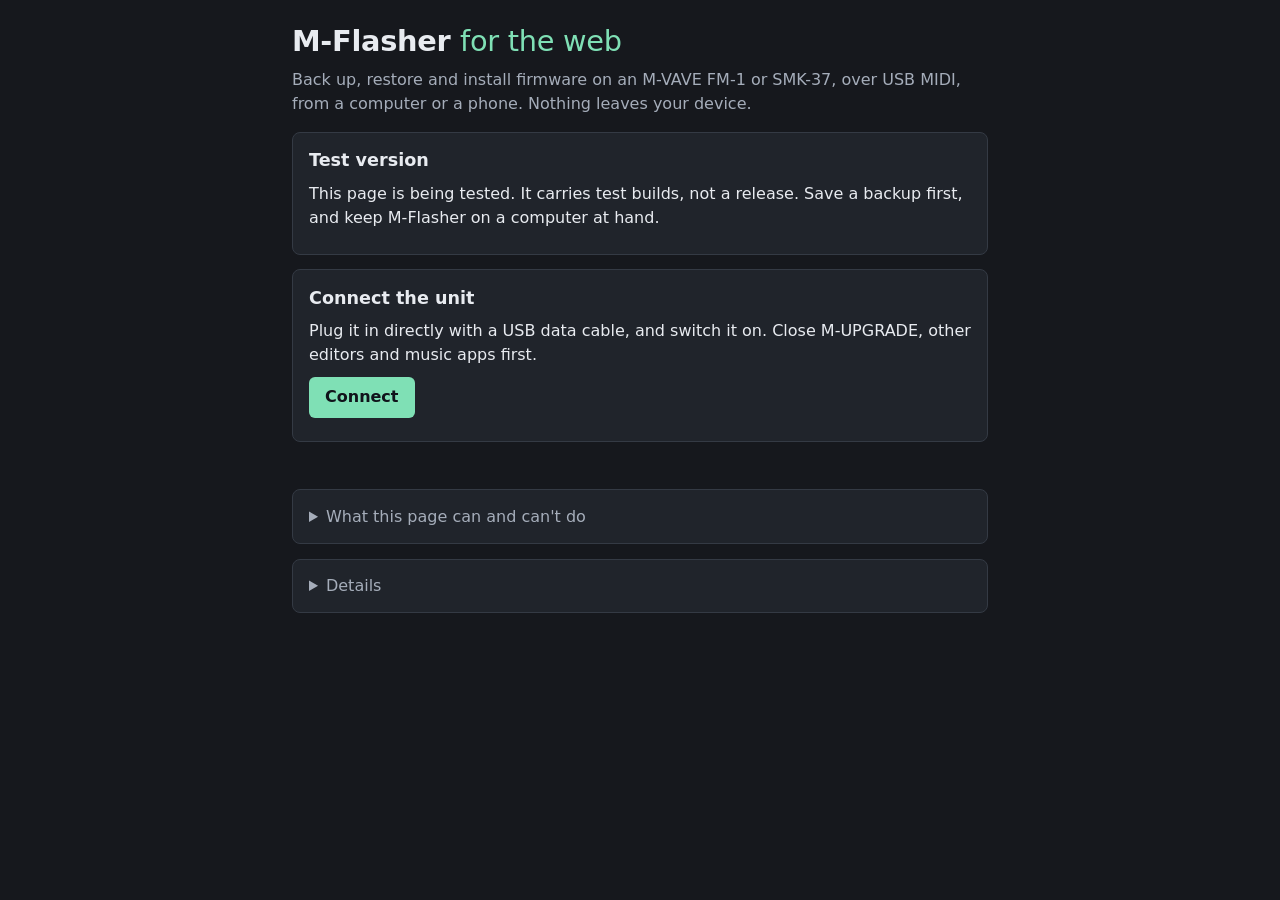
==== m-flasher/index.html @ 79a7e7d7 "Move the test copy of M-Flasher for the web to /m-flasher/" ====
<!doctype html>
<html lang="en">
<head>
<meta charset="utf-8">
<meta name="viewport" content="width=device-width, initial-scale=1">
<title>M-Flasher for the web</title>
<meta name="description" content="Back up, restore and install firmware on an M-VAVE FM-1 or SMK-37 from your browser, over USB MIDI.">
<link rel="icon" href="assets/icon-256.png">
<link rel="stylesheet" href="style.css">
</head>
<body>
<header>
  <h1>M-Flasher <span>for the web</span></h1>
  <p>Back up, restore and install firmware on an M-VAVE FM-1 or SMK-37, over USB MIDI, from a computer or a phone. Nothing leaves your device.</p>
</header>
<main>
  <section id="test-notice">
    <h2>Test version</h2>
    <p>This page is being tested. It carries test builds, not a release. Save a backup first, and keep M-Flasher on a computer at hand.</p>
  </section>
  <section id="unsupported" hidden>
    <h2>This browser can't reach MIDI devices</h2>
    <p>Use Chrome, Edge, Brave or Firefox on a computer or Android. On iOS, use an app with Web MIDI, such as MIDIWeb. Safari doesn't support it.</p>
  </section>

  <section id="connect">
    <h2>Connect the unit</h2>
    <p id="hint">Plug it in directly with a USB data cable, and switch it on. Close M-UPGRADE, other editors and music apps first.</p>
    <button id="connect-button" type="button">Connect</button>
    <label id="port-row" hidden>Port <select id="port-select"></select></label>
  </section>

  <section id="unit" hidden>
    <h2>This unit</h2>
    <dl id="unit-facts"></dl>
    <ul id="unit-notes"></ul>
  </section>

  <section id="actions" hidden>
    <h2>What to do</h2>
    <div id="action-list"></div>
    <label id="wipe-row" hidden><input id="wipe" type="checkbox" checked> Also erase settings and Bluetooth pairings when installing firmware</label>
    <input id="backup-file" type="file" accept=".bin" hidden>
    <input id="firmware-file" type="file" accept=".fwsc" hidden>
  </section>

  <section id="progress" hidden aria-live="polite">
    <h2 id="progress-title"></h2>
    <progress id="progress-bar" max="100" value="0"></progress>
    <p id="progress-text"></p>
    <p id="keep-open"><strong>Keep this tab in front, and don't unplug the unit.</strong></p>
  </section>

  <p id="status" role="status"></p>

  <details>
    <summary>What this page can and can't do</summary>
    <ul>
      <li><strong>On a unit running normal firmware:</strong> it starts a small helper program through the firmware's own update route. That writes a few KiB to the area firmware keeps for updates, then the unit runs the helper from RAM. When you finish, or after 5 minutes without this page asking anything, it goes back to its firmware.</li>
      <li><strong>With m-bootloader:</strong> hold PLAY (SEQ PLAY on the SMK-37) at power-on, choose MIDI MODE, and connect. That works with no firmware at all, and writes nothing until you ask.</li>
      <li><strong>Backups</strong> are the whole flash, byte for byte, in the same format as M-Flasher on a computer, and checked with a CRC the chip computes. Keep them safe.</li>
      <li><strong>Restoring</strong> covers firmware, settings and presets. The bootloader and key area are never written from here, nor the SMK-37's calibration and Bluetooth data.</li>
      <li><strong>You still need M-Flasher on a computer</strong> for a unit that won't start and has no m-bootloader, for download mode, and to put the stock bootloader back. <a href="https://github.com/jvitkauskas/m-flasher">Get M-Flasher</a>.</li>
    </ul>
  </details>

  <details id="log-box">
    <summary>Details</summary>
    <pre id="log"></pre>
  </details>
</main>

<dialog id="confirm">
  <form method="dialog">
    <h2 id="confirm-title"></h2>
    <pre id="confirm-text"></pre>
    <ul id="confirm-warnings"></ul>
    <label id="confirm-check-row"><input id="confirm-check" type="checkbox"> <span id="confirm-check-text"></span></label>
    <menu>
      <button id="confirm-cancel" value="cancel" type="submit">Cancel</button>
      <button id="confirm-ok" value="ok" type="submit" class="danger"></button>
    </menu>
  </form>
</dialog>
<script type="module" src="app.js"></script>
</body>
</html>
---- m-flasher/style.css ----
/* SPDX-License-Identifier: MIT */
:root { color-scheme: dark; --bg: #16181d; --panel: #20242b; --line: #343a44; --text: #e8ebf0; --dim: #a5adba; --accent: #7fe0b5; --warn: #ffb648; --bad: #ff7a70; }
* { box-sizing: border-box; }
body { margin: 0 auto; max-width: 46rem; padding: 1.25rem; background: var(--bg); color: var(--text); font: 16px/1.5 system-ui, -apple-system, "Segoe UI", Roboto, sans-serif; }
h1 { margin: 0; font-size: 1.8rem; letter-spacing: -0.01em; }
h1 span { color: var(--accent); font-weight: 400; }
h2 { margin: 0 0 0.5rem; font-size: 1.1rem; }
header p { margin: 0.3rem 0 1rem; color: var(--dim); }
section, details { margin: 0 0 0.9rem; padding: 0.9rem 1rem; background: var(--panel); border: 1px solid var(--line); border-radius: 8px; }
summary { cursor: pointer; color: var(--dim); }
p { margin: 0 0 0.6rem; }
button { min-height: 2.6rem; padding: 0.4rem 1rem; margin: 0 0.5rem 0.5rem 0; color: #10131a; background: var(--accent); border: 0; border-radius: 6px; font: inherit; font-weight: 600; cursor: pointer; }
button.quiet { color: var(--text); background: #39404b; }
button.danger { color: #1c0f06; background: var(--warn); }
button:disabled { opacity: 0.45; cursor: not-allowed; }
button:focus-visible, select:focus-visible, input:focus-visible, summary:focus-visible { outline: 2px solid var(--text); outline-offset: 2px; }
.action { margin-bottom: 0.7rem; }
.action p { margin: 0 0 0.3rem; color: var(--dim); font-size: 0.92rem; }
dl { display: grid; grid-template-columns: max-content 1fr; gap: 0.15rem 1rem; margin: 0; }
dt { color: var(--dim); }
dd { margin: 0; overflow-wrap: anywhere; }
ul { margin: 0.5rem 0 0; padding-left: 1.2rem; }
#unit-notes:empty, #confirm-warnings:empty { display: none; }
#unit-notes li, #confirm-warnings li { color: var(--warn); }
progress { width: 100%; height: 1rem; accent-color: var(--accent); }
#status { min-height: 1.5rem; }
#status.error { color: var(--bad); }
#status.done { color: var(--accent); }
#log { max-height: 16rem; margin: 0.5rem 0 0; overflow: auto; color: var(--dim); font-size: 0.82rem; white-space: pre-wrap; }
dialog { max-width: min(38rem, 94vw); padding: 1.1rem; color: var(--text); background: var(--panel); border: 1px solid var(--line); border-radius: 10px; }
dialog::backdrop { background: rgba(0, 0, 0, 0.6); }
dialog pre { margin: 0; color: var(--text); font: inherit; white-space: pre-wrap; }
dialog label { display: block; margin-top: 0.7rem; }
menu { display: flex; flex-wrap: wrap; justify-content: flex-end; gap: 0.5rem; margin: 1rem 0 0; padding: 0; }
menu button { margin: 0; }
#confirm-cancel { color: var(--text); background: #39404b; }
select { min-height: 2.2rem; color: var(--text); background: #39404b; border: 1px solid var(--line); border-radius: 6px; font: inherit; }
a { color: var(--accent); }
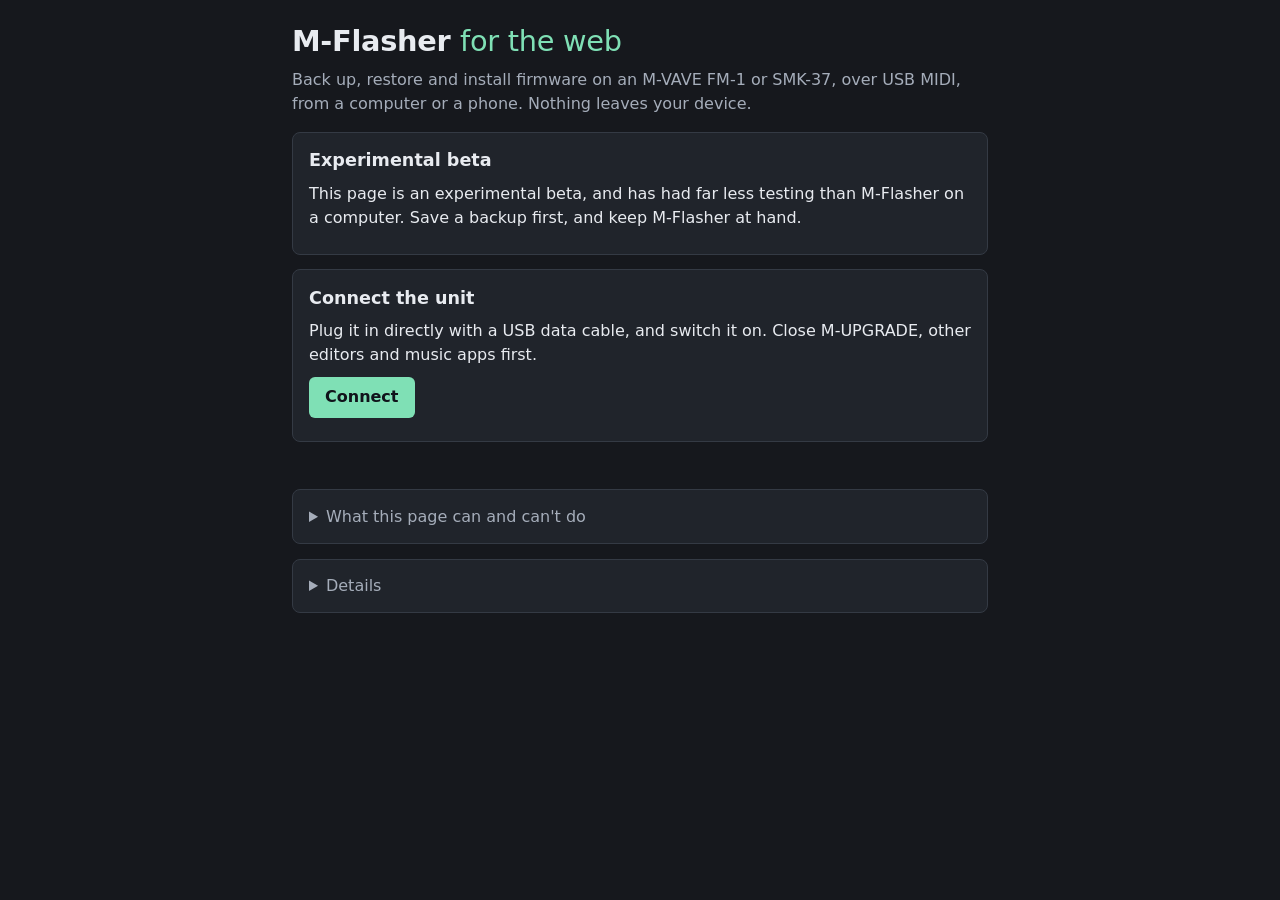
==== commit f96df0d4: "Update the copy of M-Flasher for the web to the 0.9.2 release" ====
--- a/m-flasher/index.html
+++ b/m-flasher/index.html
@@ -15,8 +15,8 @@
 </header>
 <main>
   <section id="test-notice">
-    <h2>Test version</h2>
-    <p>This page is being tested. It carries test builds, not a release. Save a backup first, and keep M-Flasher on a computer at hand.</p>
+    <h2>Experimental beta</h2>
+    <p>This page is an experimental beta, and has had far less testing than M-Flasher on a computer. Save a backup first, and keep M-Flasher at hand.</p>
   </section>
   <section id="unsupported" hidden>
     <h2>This browser can't reach MIDI devices</h2>
